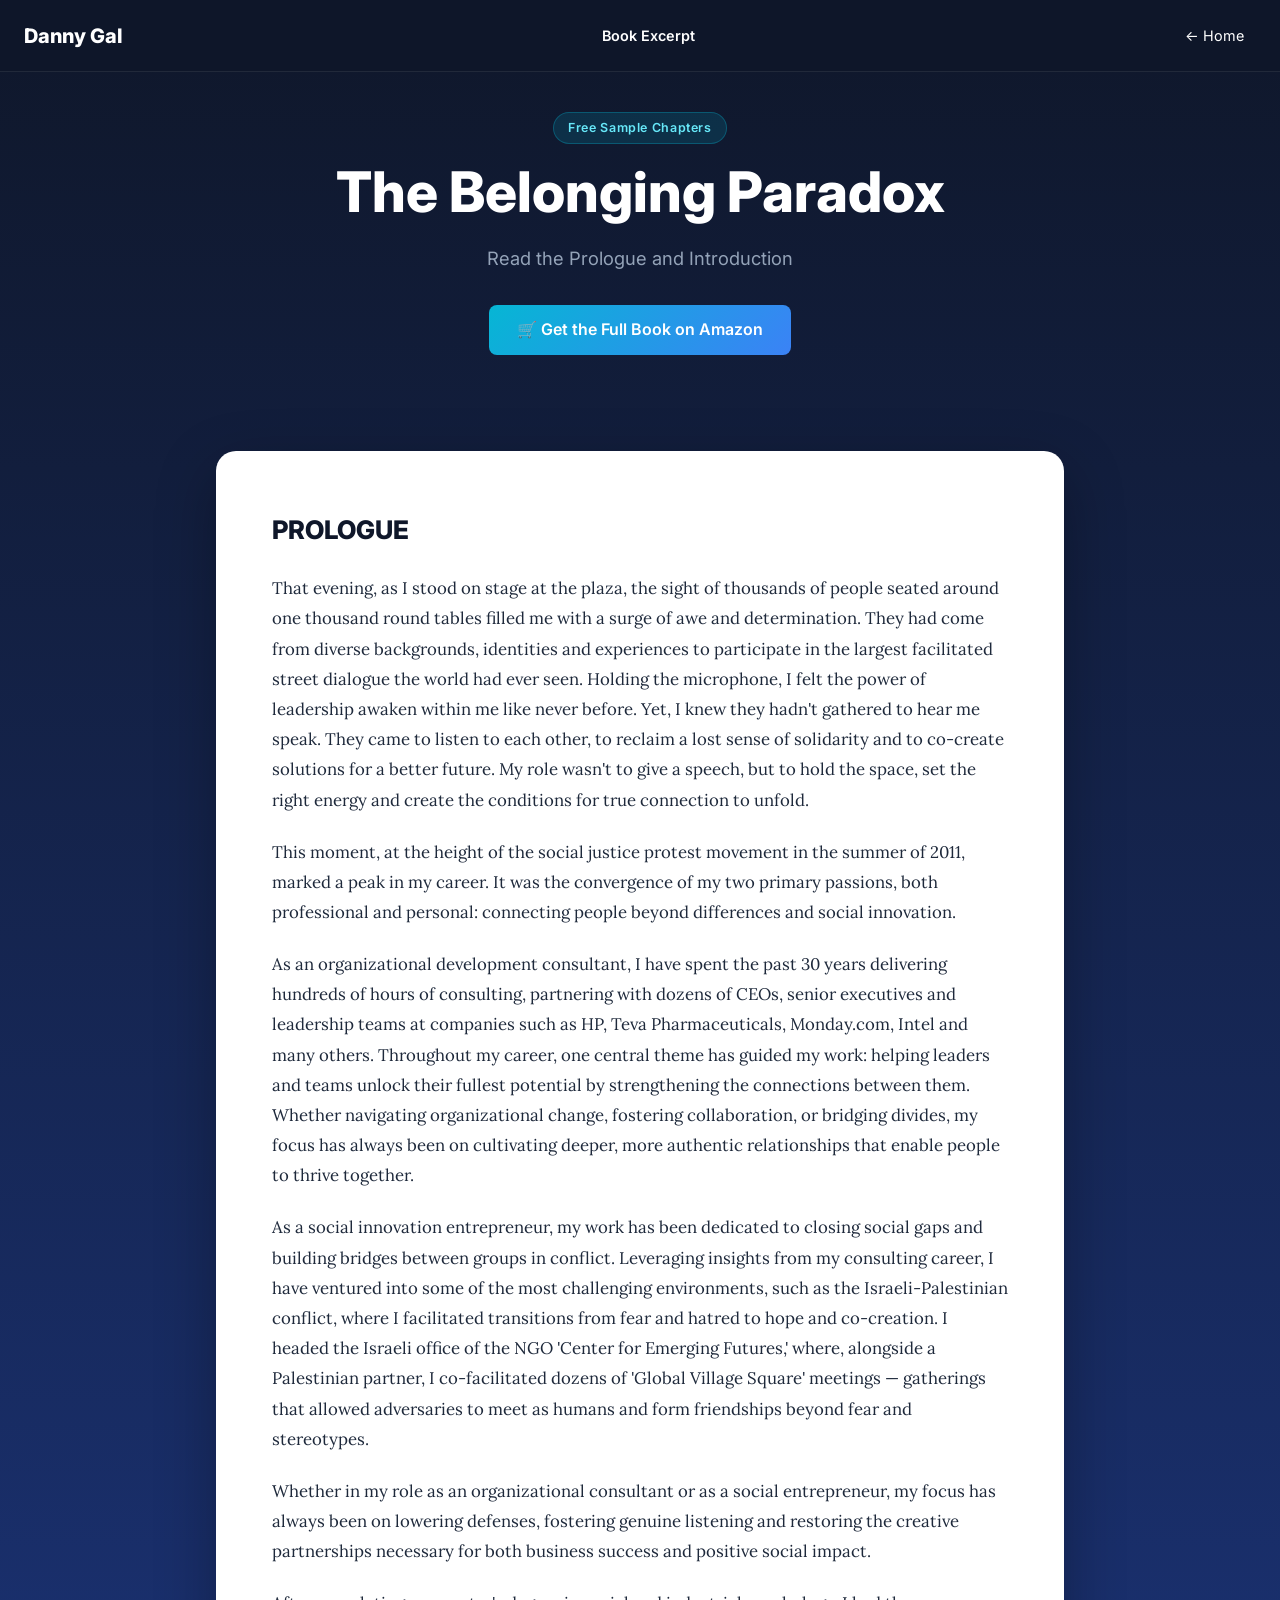
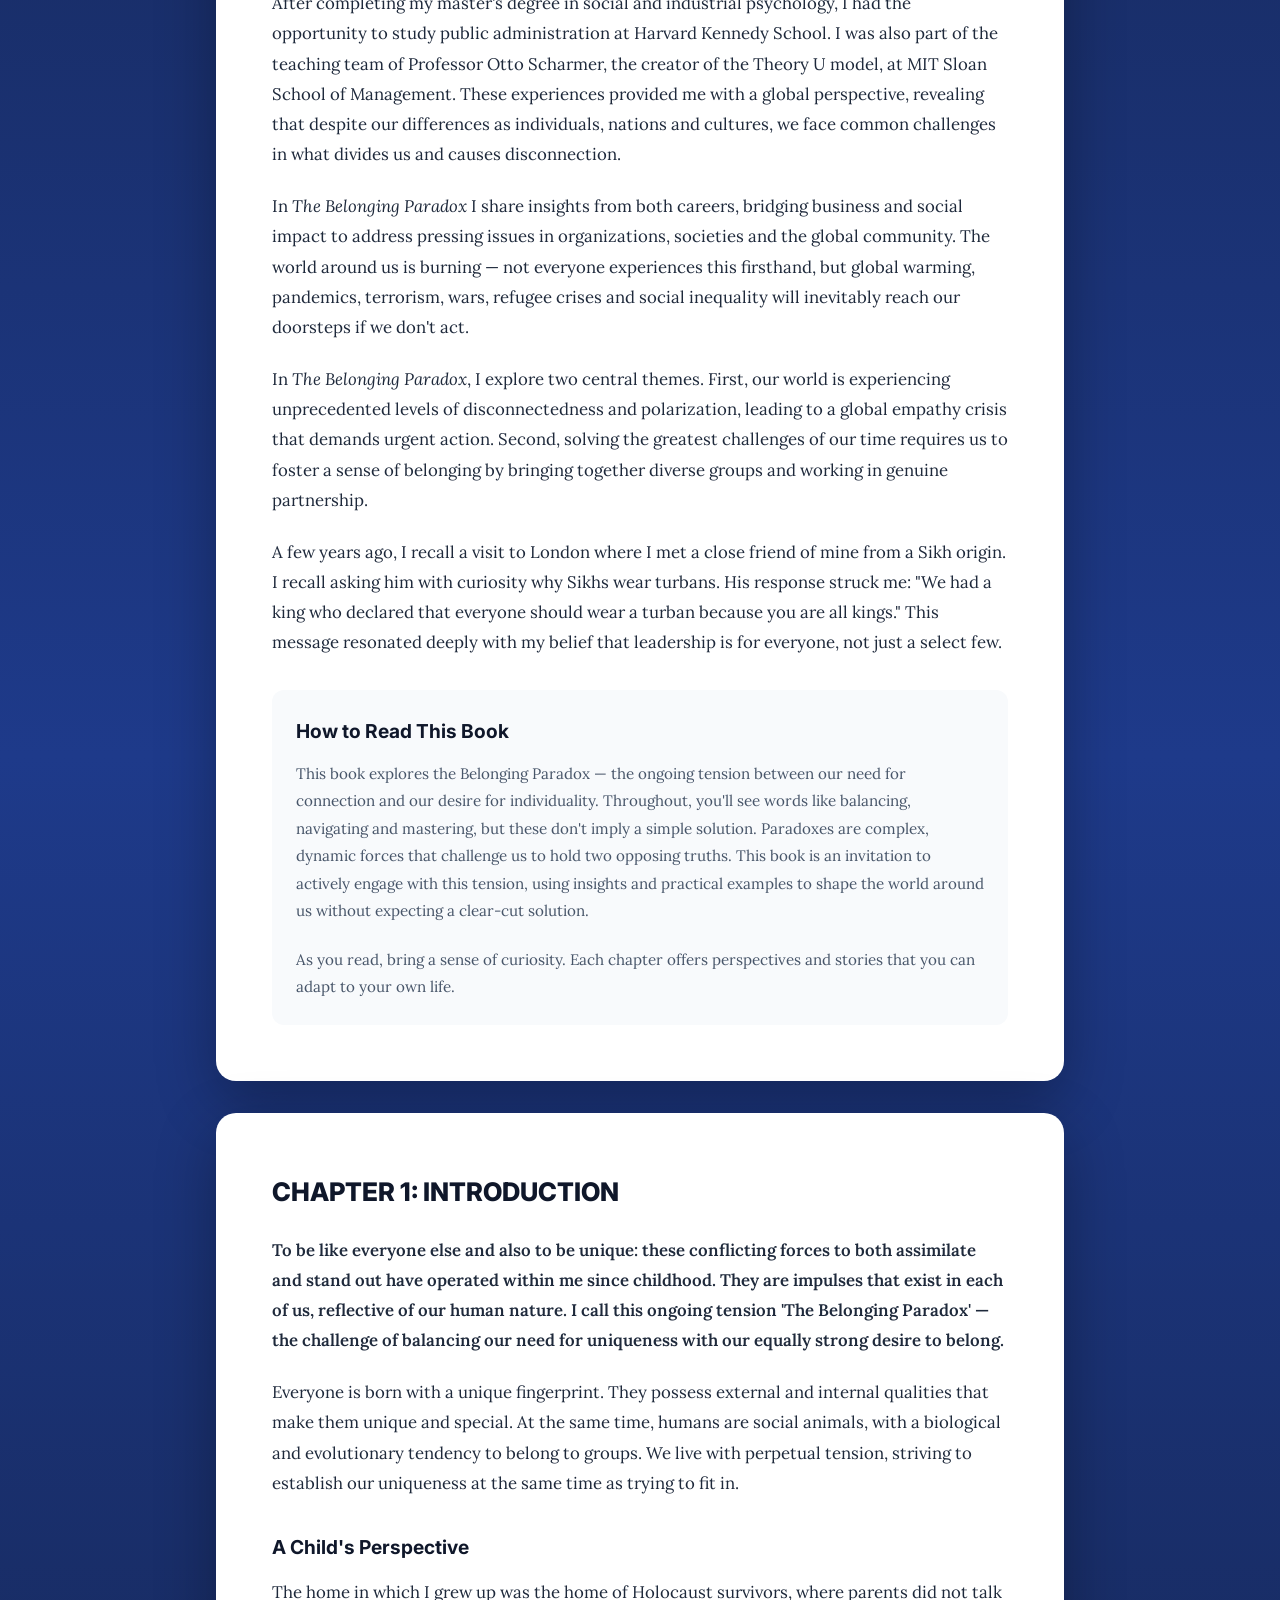
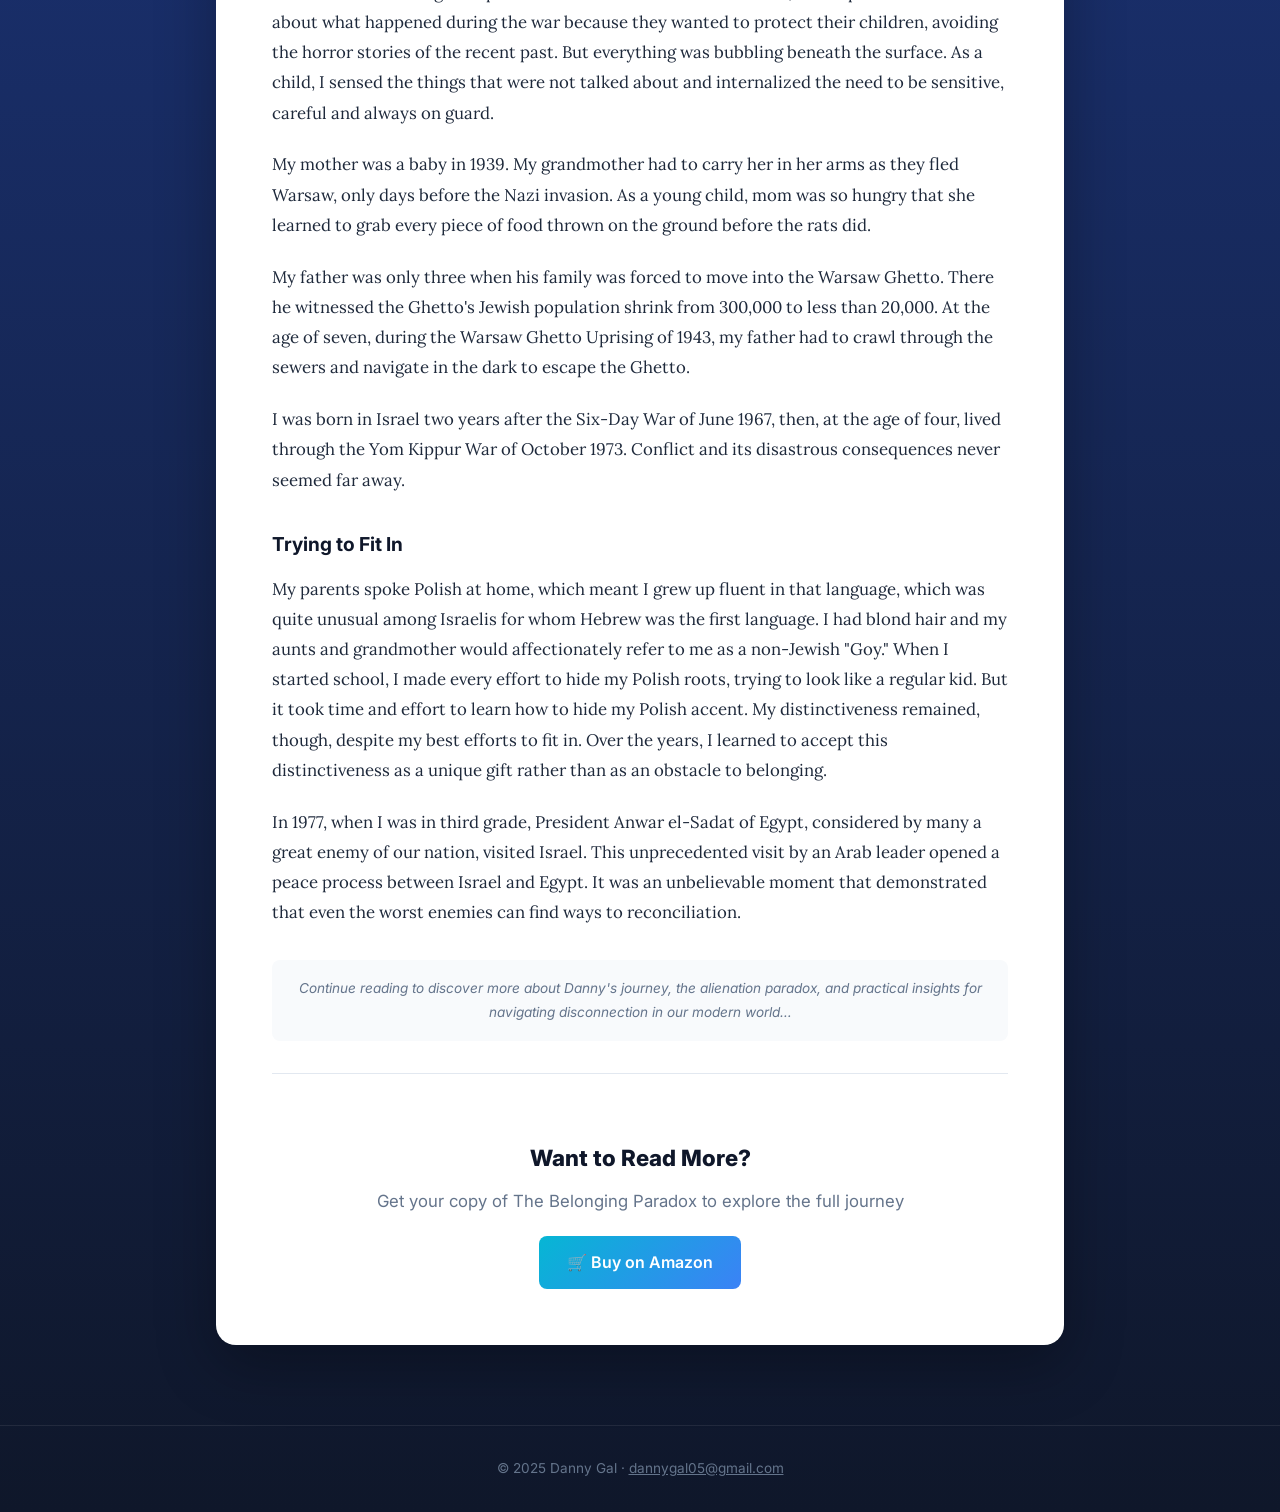
==== dannygal-site/book-excerpt.html @ da12fc4d "Add files via upload" ====
<!DOCTYPE html>
<html lang="en">
<head>
  <meta charset="UTF-8"/>
  <meta name="viewport" content="width=device-width, initial-scale=1.0"/>
  <title>Book Excerpt – The Belonging Paradox – Danny Gal</title>
  <link rel="preconnect" href="https://fonts.googleapis.com">
  <link href="https://fonts.googleapis.com/css2?family=Inter:wght@300;400;500;600;700;800&family=Lora:ital,wght@0,400;0,600;1,400&display=swap" rel="stylesheet">
  <link rel="stylesheet" href="_shared.css">
  <style>
    .prose { color: #1e293b; font-family: 'Lora', Georgia, serif; font-size: 1.05rem; line-height: 1.8; }
    .prose p { margin-bottom: 1.35rem; }
    .prose h2 { font-family: 'Inter', sans-serif; font-size: 1.6rem; font-weight: 800; margin-bottom: 1.25rem; color: #0f172a; }
    .prose h3 { font-family: 'Inter', sans-serif; font-size: 1.2rem; font-weight: 700; margin: 2rem 0 0.75rem; color: #0f172a; }
    .prose em { font-style: italic; }
    .how-to-read { background: #f8fafc; border-radius: 0.75rem; padding: 1.5rem; margin-top: 2rem; }
    .how-to-read h3 { margin-top: 0; }
    .how-to-read p { font-size: 0.95rem; color: #475569; }
    .continue-reading { background: #f8fafc; border-radius: 0.5rem; padding: 1rem; text-align: center; font-size: 0.85rem; color: #64748b; font-style: italic; margin: 2rem 0; font-family: 'Inter', sans-serif; }
    .article-card { background: #fff; border-radius: 1.25rem; box-shadow: 0 20px 60px rgba(0,0,0,0.3); padding: 2.5rem; margin-bottom: 2rem; }
    @media(min-width:768px) { .article-card { padding: 3.5rem; } }
    .buy-cta { border-top: 1px solid #e2e8f0; padding-top: 2rem; text-align: center; margin-top: 2rem; font-family: 'Inter', sans-serif; }
    .buy-cta h3 { font-size: 1.4rem; font-weight: 800; color: #0f172a; margin-bottom: 0.5rem; }
    .buy-cta p { color: #64748b; margin-bottom: 1.25rem; }
  </style>
</head>
<body style="background:linear-gradient(180deg,#0f172a 0%,#1e3a8a 50%,#0f172a 100%);">
<header>
  <div class="header-inner">
    <a href="index.html" class="header-logo">Danny Gal</a>
    <span style="font-weight:600;color:#fff;font-size:0.9rem;">Book Excerpt</span>
    <a href="index.html" class="btn-ghost">← Home</a>
  </div>
</header>

<section class="hero-section" style="text-align:center;">
  <div class="max-w-4xl px-6">
    <span class="badge" style="background:rgba(6,182,212,0.15);color:#67e8f9;border-color:rgba(6,182,212,0.3)">Free Sample Chapters</span>
    <h1>The Belonging Paradox</h1>
    <p style="color:#94a3b8;font-size:1.15rem;margin-bottom:2rem;">Read the Prologue and Introduction</p>
    <a href="https://www.amazon.com/s?k=The+Belonging+Paradox+Danny+Gal" target="_blank" class="btn-primary btn-lg">🛒 Get the Full Book on Amazon</a>
  </div>
</section>

<section class="section">
  <div class="max-w-4xl px-6">

    <div class="article-card">
      <div class="prose">
        <h2>PROLOGUE</h2>
        <p>That evening, as I stood on stage at the plaza, the sight of thousands of people seated around one thousand round tables filled me with a surge of awe and determination. They had come from diverse backgrounds, identities and experiences to participate in the largest facilitated street dialogue the world had ever seen. Holding the microphone, I felt the power of leadership awaken within me like never before. Yet, I knew they hadn't gathered to hear me speak. They came to listen to each other, to reclaim a lost sense of solidarity and to co-create solutions for a better future. My role wasn't to give a speech, but to hold the space, set the right energy and create the conditions for true connection to unfold.</p>
        <p>This moment, at the height of the social justice protest movement in the summer of 2011, marked a peak in my career. It was the convergence of my two primary passions, both professional and personal: connecting people beyond differences and social innovation.</p>
        <p>As an organizational development consultant, I have spent the past 30 years delivering hundreds of hours of consulting, partnering with dozens of CEOs, senior executives and leadership teams at companies such as HP, Teva Pharmaceuticals, Monday.com, Intel and many others. Throughout my career, one central theme has guided my work: helping leaders and teams unlock their fullest potential by strengthening the connections between them. Whether navigating organizational change, fostering collaboration, or bridging divides, my focus has always been on cultivating deeper, more authentic relationships that enable people to thrive together.</p>
        <p>As a social innovation entrepreneur, my work has been dedicated to closing social gaps and building bridges between groups in conflict. Leveraging insights from my consulting career, I have ventured into some of the most challenging environments, such as the Israeli-Palestinian conflict, where I facilitated transitions from fear and hatred to hope and co-creation. I headed the Israeli office of the NGO 'Center for Emerging Futures,' where, alongside a Palestinian partner, I co-facilitated dozens of 'Global Village Square' meetings — gatherings that allowed adversaries to meet as humans and form friendships beyond fear and stereotypes.</p>
        <p>Whether in my role as an organizational consultant or as a social entrepreneur, my focus has always been on lowering defenses, fostering genuine listening and restoring the creative partnerships necessary for both business success and positive social impact.</p>
        <p>After completing my master's degree in social and industrial psychology, I had the opportunity to study public administration at Harvard Kennedy School. I was also part of the teaching team of Professor Otto Scharmer, the creator of the Theory U model, at MIT Sloan School of Management. These experiences provided me with a global perspective, revealing that despite our differences as individuals, nations and cultures, we face common challenges in what divides us and causes disconnection.</p>
        <p>In <em>The Belonging Paradox</em> I share insights from both careers, bridging business and social impact to address pressing issues in organizations, societies and the global community. The world around us is burning — not everyone experiences this firsthand, but global warming, pandemics, terrorism, wars, refugee crises and social inequality will inevitably reach our doorsteps if we don't act.</p>
        <p>In <em>The Belonging Paradox</em>, I explore two central themes. First, our world is experiencing unprecedented levels of disconnectedness and polarization, leading to a global empathy crisis that demands urgent action. Second, solving the greatest challenges of our time requires us to foster a sense of belonging by bringing together diverse groups and working in genuine partnership.</p>
        <p>A few years ago, I recall a visit to London where I met a close friend of mine from a Sikh origin. I recall asking him with curiosity why Sikhs wear turbans. His response struck me: "We had a king who declared that everyone should wear a turban because you are all kings." This message resonated deeply with my belief that leadership is for everyone, not just a select few.</p>
        <div class="how-to-read">
          <h3>How to Read This Book</h3>
          <p>This book explores the Belonging Paradox — the ongoing tension between our need for connection and our desire for individuality. Throughout, you'll see words like balancing, navigating and mastering, but these don't imply a simple solution. Paradoxes are complex, dynamic forces that challenge us to hold two opposing truths. This book is an invitation to actively engage with this tension, using insights and practical examples to shape the world around us without expecting a clear-cut solution.</p>
          <p style="margin-bottom:0;">As you read, bring a sense of curiosity. Each chapter offers perspectives and stories that you can adapt to your own life.</p>
        </div>
      </div>
    </div>

    <div class="article-card">
      <div class="prose">
        <h2>CHAPTER 1: INTRODUCTION</h2>
        <p style="font-weight:600;color:#1e293b;">To be like everyone else and also to be unique: these conflicting forces to both assimilate and stand out have operated within me since childhood. They are impulses that exist in each of us, reflective of our human nature. I call this ongoing tension 'The Belonging Paradox' — the challenge of balancing our need for uniqueness with our equally strong desire to belong.</p>
        <p>Everyone is born with a unique fingerprint. They possess external and internal qualities that make them unique and special. At the same time, humans are social animals, with a biological and evolutionary tendency to belong to groups. We live with perpetual tension, striving to establish our uniqueness at the same time as trying to fit in.</p>

        <h3>A Child's Perspective</h3>
        <p>The home in which I grew up was the home of Holocaust survivors, where parents did not talk about what happened during the war because they wanted to protect their children, avoiding the horror stories of the recent past. But everything was bubbling beneath the surface. As a child, I sensed the things that were not talked about and internalized the need to be sensitive, careful and always on guard.</p>
        <p>My mother was a baby in 1939. My grandmother had to carry her in her arms as they fled Warsaw, only days before the Nazi invasion. As a young child, mom was so hungry that she learned to grab every piece of food thrown on the ground before the rats did.</p>
        <p>My father was only three when his family was forced to move into the Warsaw Ghetto. There he witnessed the Ghetto's Jewish population shrink from 300,000 to less than 20,000. At the age of seven, during the Warsaw Ghetto Uprising of 1943, my father had to crawl through the sewers and navigate in the dark to escape the Ghetto.</p>
        <p>I was born in Israel two years after the Six-Day War of June 1967, then, at the age of four, lived through the Yom Kippur War of October 1973. Conflict and its disastrous consequences never seemed far away.</p>

        <h3>Trying to Fit In</h3>
        <p>My parents spoke Polish at home, which meant I grew up fluent in that language, which was quite unusual among Israelis for whom Hebrew was the first language. I had blond hair and my aunts and grandmother would affectionately refer to me as a non-Jewish "Goy." When I started school, I made every effort to hide my Polish roots, trying to look like a regular kid. But it took time and effort to learn how to hide my Polish accent. My distinctiveness remained, though, despite my best efforts to fit in. Over the years, I learned to accept this distinctiveness as a unique gift rather than as an obstacle to belonging.</p>
        <p>In 1977, when I was in third grade, President Anwar el-Sadat of Egypt, considered by many a great enemy of our nation, visited Israel. This unprecedented visit by an Arab leader opened a peace process between Israel and Egypt. It was an unbelievable moment that demonstrated that even the worst enemies can find ways to reconciliation.</p>

        <div class="continue-reading">Continue reading to discover more about Danny's journey, the alienation paradox, and practical insights for navigating disconnection in our modern world…</div>

        <div class="buy-cta">
          <h3>Want to Read More?</h3>
          <p>Get your copy of The Belonging Paradox to explore the full journey</p>
          <a href="https://www.amazon.com/s?k=The+Belonging+Paradox+Danny+Gal" target="_blank" class="btn-primary btn-lg">🛒 Buy on Amazon</a>
        </div>
      </div>
    </div>

  </div>
</section>

<footer><p>© 2025 Danny Gal · <a href="mailto:dannygal05@gmail.com" style="color:#64748b">dannygal05@gmail.com</a></p></footer>
</body>
</html>
---- dannygal-site/_shared.css ----
/* SHARED STYLES for all inner pages */
*, *::before, *::after { box-sizing: border-box; margin: 0; padding: 0; }
html { scroll-behavior: smooth; }
body { font-family: 'Inter', sans-serif; color: #fff; line-height: 1.6; }

header {
  position: fixed; top: 0; left: 0; right: 0; z-index: 50;
  background: rgba(15,23,42,0.85); backdrop-filter: blur(12px);
  border-bottom: 1px solid rgba(255,255,255,0.08);
}
.header-inner { max-width: 80rem; margin: 0 auto; padding: 1rem 1.5rem; display: flex; justify-content: space-between; align-items: center; }
.header-logo { font-size: 1.25rem; font-weight: 800; color: #fff; text-decoration: none; }
.btn-ghost { background: none; border: none; color: #fff; cursor: pointer; padding: 0.5rem 0.75rem; border-radius: 0.5rem; transition: color 0.2s; display: inline-flex; align-items: center; gap: 0.4rem; font-size: 0.9rem; text-decoration: none; }
.btn-ghost:hover { color: var(--accent, #22d3ee); }
.btn-primary { background: linear-gradient(135deg, #06b6d4, #3b82f6); color: #fff; border: none; padding: 0.5rem 1.25rem; border-radius: 0.5rem; cursor: pointer; font-weight: 600; font-size: 0.9rem; transition: opacity 0.2s; text-decoration: none; display: inline-block; }
.btn-primary:hover { opacity: 0.88; }
.btn-lg { padding: 0.75rem 1.75rem; font-size: 1rem; }
.btn-white { background: #fff; color: var(--accent-dark, #0ea5e9); }
.btn-dark { background: #0f172a; color: #fff; }
.btn-outline-dark { background: #1e293b; color: #fff; border: none; }

.page-wrap { min-height: 100vh; }
.pt-header { padding-top: 5rem; }

.max-w-5xl { max-width: 64rem; margin: 0 auto; }
.max-w-4xl { max-width: 56rem; margin: 0 auto; }
.max-w-7xl { max-width: 80rem; margin: 0 auto; }
.px-6 { padding-left: 1.5rem; padding-right: 1.5rem; }

.badge { display: inline-block; border-radius: 9999px; padding: 0.3rem 0.9rem; font-size: 0.78rem; font-weight: 600; letter-spacing: 0.05em; margin-bottom: 1rem; border: 1px solid; }

.section { padding: 3rem 1.5rem; }
.section-title { font-size: 1.9rem; font-weight: 800; margin-bottom: 0.5rem; }
.section-sub { color: #94a3b8; margin-bottom: 2rem; font-size: 0.95rem; }

.hero-section { padding: 7rem 1.5rem 3rem; }
.hero-section h1 { font-size: clamp(2rem, 5vw, 3.5rem); font-weight: 800; line-height: 1.15; margin-bottom: 1.25rem; }

.card { background: rgba(255,255,255,0.05); border: 1px solid rgba(255,255,255,0.12); border-radius: 1rem; }
.card-body { padding: 1.5rem; }
.card-body-lg { padding: 2rem; }

.grid-3 { display: grid; grid-template-columns: repeat(auto-fill, minmax(260px,1fr)); gap: 1.5rem; }
.col-span-2 { grid-column: span 2; }
.col-span-3 { grid-column: 1 / -1; }
@media(max-width:640px) { .col-span-2, .col-span-3 { grid-column: span 1; } }

.icon-circle { width: 3rem; height: 3rem; border-radius: 50%; display: flex; align-items: center; justify-content: center; margin-bottom: 1rem; font-size: 1.25rem; }

.process-step { display: flex; align-items: flex-start; gap: 1rem; }
.step-num { flex-shrink: 0; width: 2rem; height: 2rem; border-radius: 50%; display: flex; align-items: center; justify-content: center; font-weight: 700; font-size: 0.85rem; color: #fff; }
.step-content h4 { font-weight: 700; margin-bottom: 0.2rem; }
.step-content p { color: #94a3b8; font-size: 0.875rem; }

.bullet-list { list-style: none; display: flex; flex-direction: column; gap: 0.6rem; }
.bullet-list li { display: flex; align-items: flex-start; gap: 0.6rem; font-size: 0.875rem; color: #94a3b8; }
.bullet-dot { width: 6px; height: 6px; border-radius: 50%; flex-shrink: 0; margin-top: 0.45rem; }

.cta-block { border-radius: 1rem; padding: 2rem; text-align: center; }
.cta-block h3 { font-size: 1.5rem; font-weight: 800; margin-bottom: 0.5rem; }
.cta-block p { margin-bottom: 1.25rem; opacity: 0.9; font-size: 0.95rem; }
.cta-buttons { display: flex; flex-wrap: wrap; gap: 0.75rem; justify-content: center; }

.duration-num { font-size: 2rem; font-weight: 800; }

footer { border-top: 1px solid rgba(255,255,255,0.08); padding: 2rem 1.5rem; text-align: center; color: #64748b; font-size: 0.85rem; }
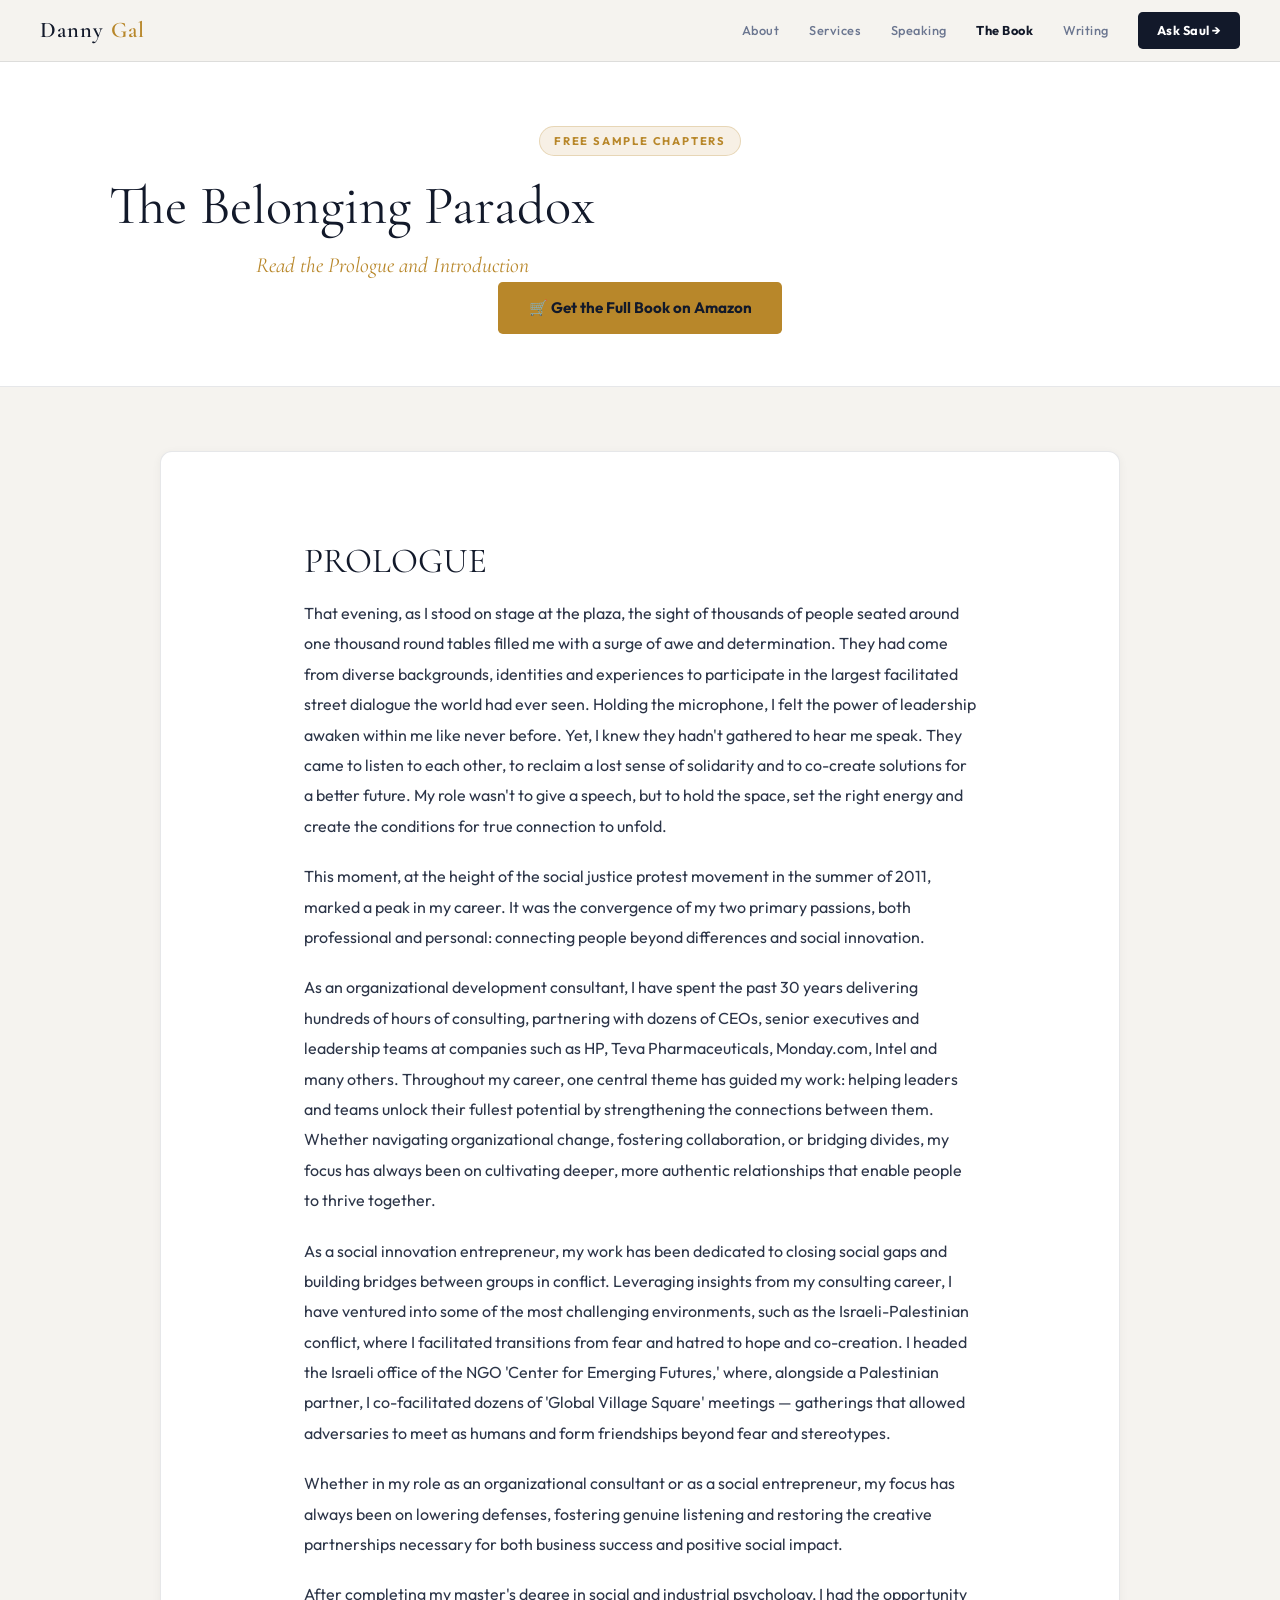
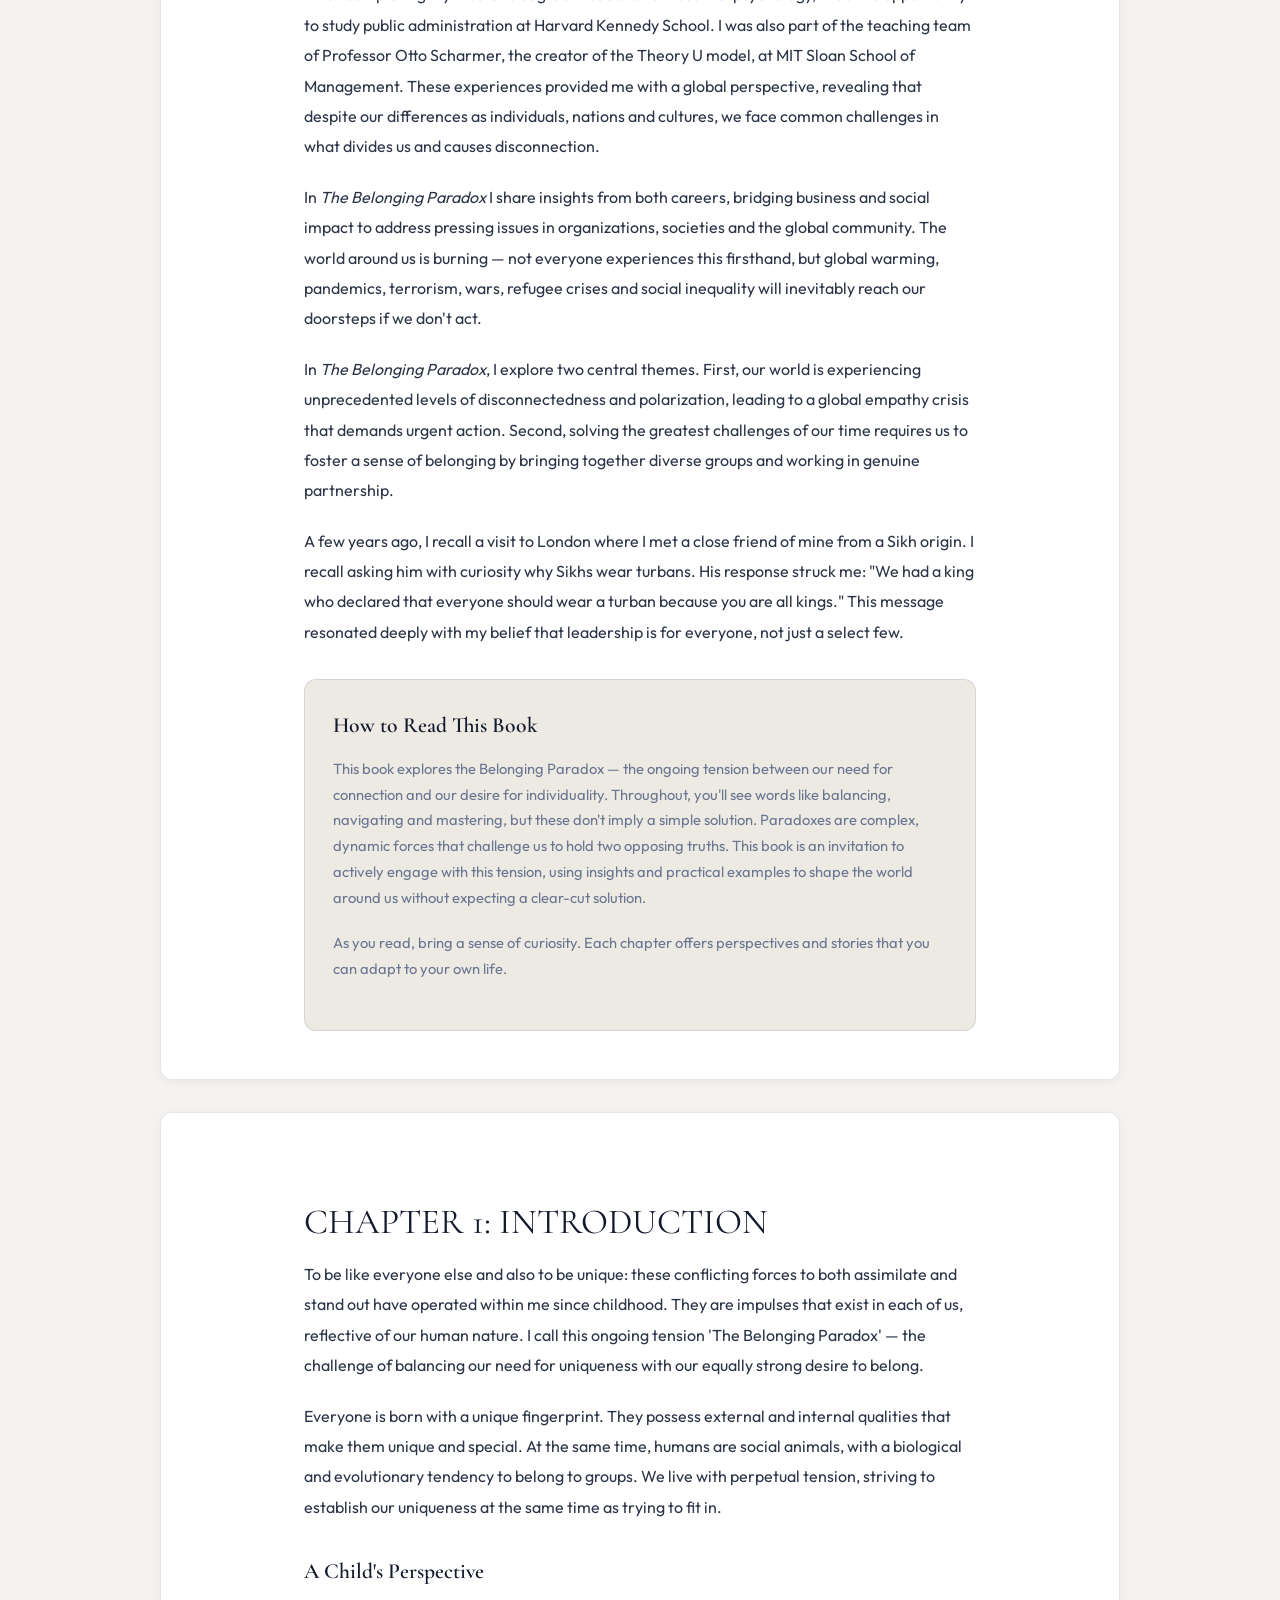
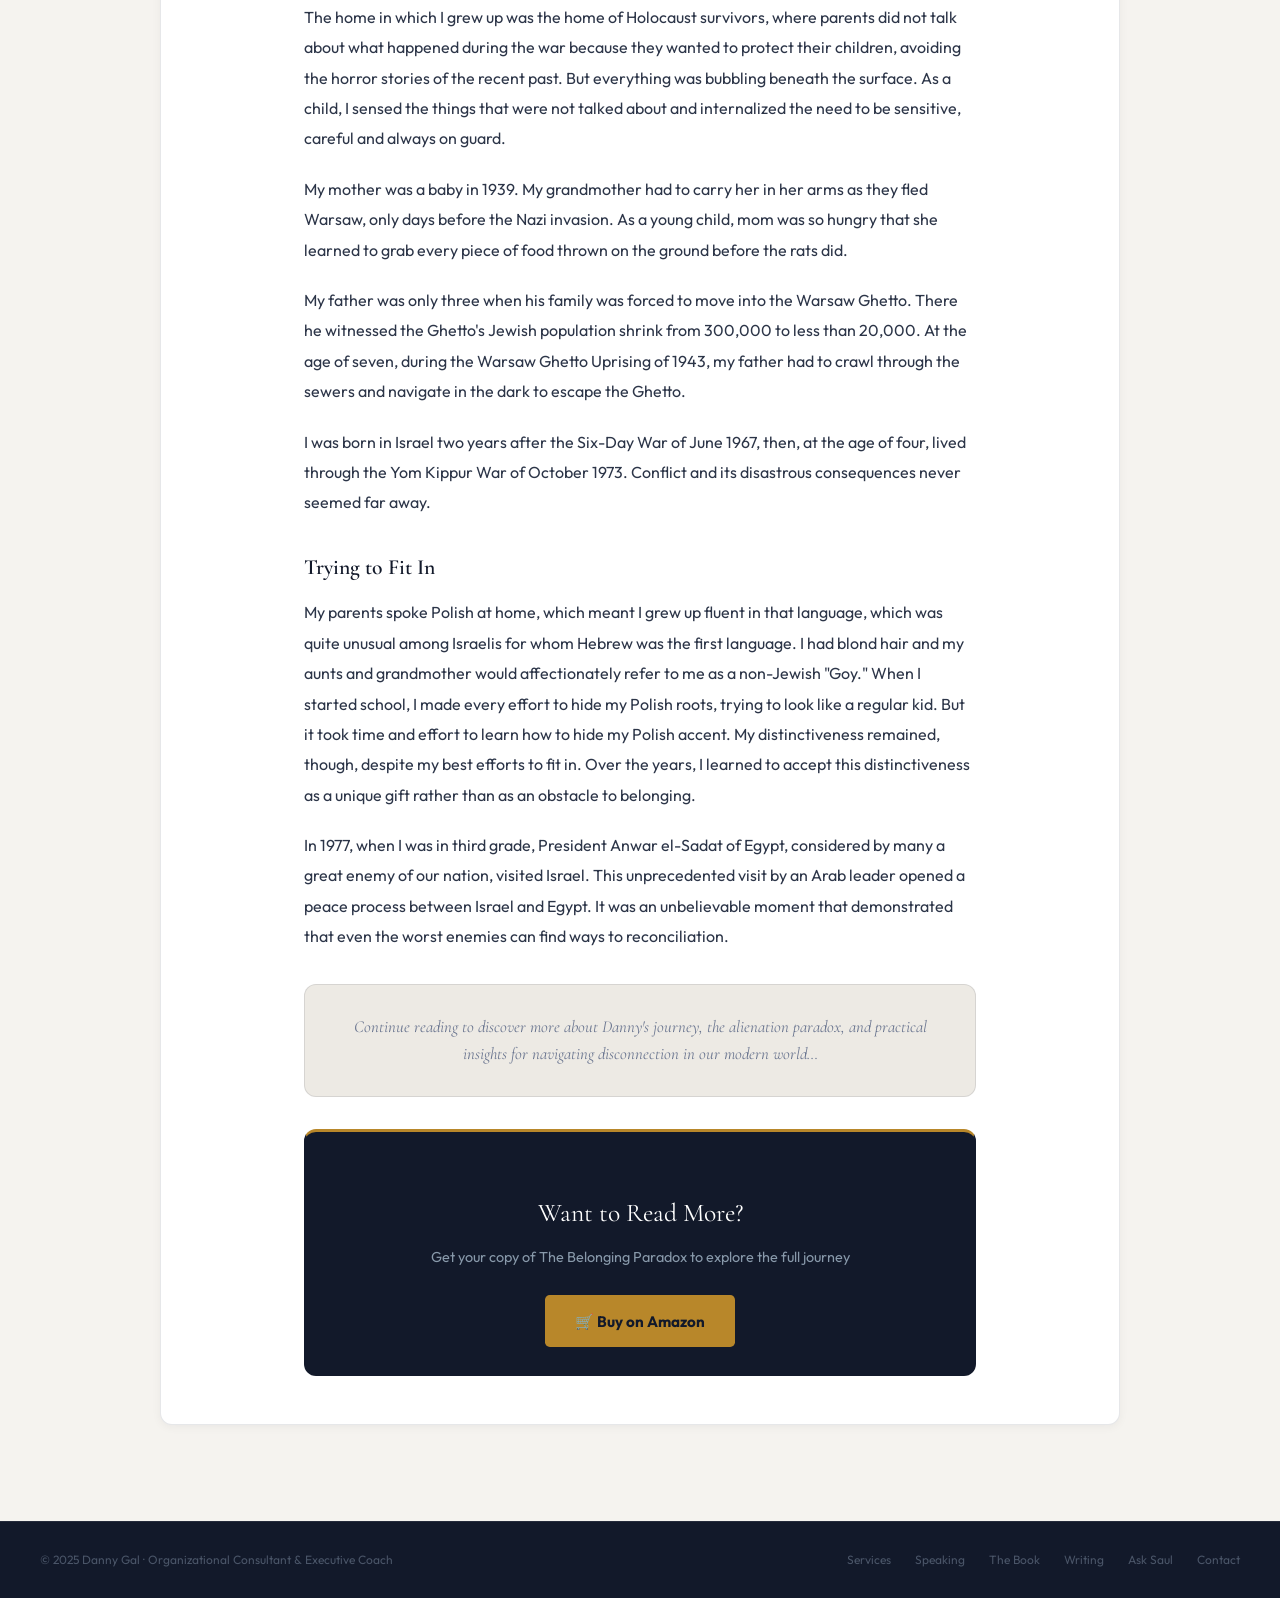
==== commit 7319fa48: "redesign the 10 remaining subpages in the site's current design language Services, Speaking, The Boo" ====
--- a/dannygal-site/book-excerpt.html
+++ b/dannygal-site/book-excerpt.html
@@ -5,39 +5,41 @@
   <meta name="viewport" content="width=device-width, initial-scale=1.0"/>
   <title>Book Excerpt – The Belonging Paradox – Danny Gal</title>
   <link rel="preconnect" href="https://fonts.googleapis.com">
-  <link href="https://fonts.googleapis.com/css2?family=Inter:wght@300;400;500;600;700;800&family=Lora:ital,wght@0,400;0,600;1,400&display=swap" rel="stylesheet">
-  <link rel="stylesheet" href="_shared.css">
-  <style>
-    .prose { color: #1e293b; font-family: 'Lora', Georgia, serif; font-size: 1.05rem; line-height: 1.8; }
-    .prose p { margin-bottom: 1.35rem; }
-    .prose h2 { font-family: 'Inter', sans-serif; font-size: 1.6rem; font-weight: 800; margin-bottom: 1.25rem; color: #0f172a; }
-    .prose h3 { font-family: 'Inter', sans-serif; font-size: 1.2rem; font-weight: 700; margin: 2rem 0 0.75rem; color: #0f172a; }
-    .prose em { font-style: italic; }
-    .how-to-read { background: #f8fafc; border-radius: 0.75rem; padding: 1.5rem; margin-top: 2rem; }
-    .how-to-read h3 { margin-top: 0; }
-    .how-to-read p { font-size: 0.95rem; color: #475569; }
-    .continue-reading { background: #f8fafc; border-radius: 0.5rem; padding: 1rem; text-align: center; font-size: 0.85rem; color: #64748b; font-style: italic; margin: 2rem 0; font-family: 'Inter', sans-serif; }
-    .article-card { background: #fff; border-radius: 1.25rem; box-shadow: 0 20px 60px rgba(0,0,0,0.3); padding: 2.5rem; margin-bottom: 2rem; }
-    @media(min-width:768px) { .article-card { padding: 3.5rem; } }
-    .buy-cta { border-top: 1px solid #e2e8f0; padding-top: 2rem; text-align: center; margin-top: 2rem; font-family: 'Inter', sans-serif; }
-    .buy-cta h3 { font-size: 1.4rem; font-weight: 800; color: #0f172a; margin-bottom: 0.5rem; }
-    .buy-cta p { color: #64748b; margin-bottom: 1.25rem; }
-  </style>
+  <link href="https://fonts.googleapis.com/css2?family=Cormorant+Garamond:ital,wght@0,300;0,400;0,600;0,700;1,300;1,400&family=Outfit:wght@300;400;500;600;700&display=swap" rel="stylesheet">
+  <link rel="stylesheet" href="_page.css">
 </head>
-<body style="background:linear-gradient(180deg,#0f172a 0%,#1e3a8a 50%,#0f172a 100%);">
+<body>
+
 <header>
-  <div class="header-inner">
-    <a href="index.html" class="header-logo">Danny Gal</a>
-    <span style="font-weight:600;color:#fff;font-size:0.9rem;">Book Excerpt</span>
-    <a href="index.html" class="btn-ghost">← Home</a>
-  </div>
+  <a href="index.html" class="logo">Danny <em>Gal</em></a>
+  <nav>
+    <a href="index.html#about" class="nav-link">About</a>
+    <a href="services.html" class="nav-link">Services</a>
+    <a href="booking.html" class="nav-link">Speaking</a>
+    <a href="book-excerpt.html" class="nav-link here">The Book</a>
+    <a href="writing.html" class="nav-link">Writing</a>
+    <a href="https://ipartner.dannygal.com/index-en.html" target="_blank" class="btn-cta">Ask Saul &rarr;</a>
+    <button class="nav-toggle" id="nav-toggle" aria-label="Open navigation">&#9776;</button>
+  </nav>
 </header>
+
+<div class="mobile-nav" id="mobile-nav">
+    <a href="index.html#about" class="nav-link">About</a>
+    <a href="services.html" class="nav-link">Services</a>
+    <a href="booking.html" class="nav-link">Speaking</a>
+    <a href="book-excerpt.html" class="nav-link here">The Book</a>
+    <a href="writing.html" class="nav-link">Writing</a>
+  <a href="https://ipartner.dannygal.com/index-en.html" target="_blank" class="btn-cta">Ask Saul &rarr;</a>
+</div>
+
+<div class="spacer"></div>
+
 
 <section class="hero-section" style="text-align:center;">
   <div class="max-w-4xl px-6">
-    <span class="badge" style="background:rgba(6,182,212,0.15);color:#67e8f9;border-color:rgba(6,182,212,0.3)">Free Sample Chapters</span>
+    <span class="badge">Free Sample Chapters</span>
     <h1>The Belonging Paradox</h1>
-    <p style="color:#94a3b8;font-size:1.15rem;margin-bottom:2rem;">Read the Prologue and Introduction</p>
+    <p>Read the Prologue and Introduction</p>
     <a href="https://www.amazon.com/s?k=The+Belonging+Paradox+Danny+Gal" target="_blank" class="btn-primary btn-lg">🛒 Get the Full Book on Amazon</a>
   </div>
 </section>
@@ -60,7 +62,7 @@
         <div class="how-to-read">
           <h3>How to Read This Book</h3>
           <p>This book explores the Belonging Paradox — the ongoing tension between our need for connection and our desire for individuality. Throughout, you'll see words like balancing, navigating and mastering, but these don't imply a simple solution. Paradoxes are complex, dynamic forces that challenge us to hold two opposing truths. This book is an invitation to actively engage with this tension, using insights and practical examples to shape the world around us without expecting a clear-cut solution.</p>
-          <p style="margin-bottom:0;">As you read, bring a sense of curiosity. Each chapter offers perspectives and stories that you can adapt to your own life.</p>
+          <p>As you read, bring a sense of curiosity. Each chapter offers perspectives and stories that you can adapt to your own life.</p>
         </div>
       </div>
     </div>
@@ -68,7 +70,7 @@
     <div class="article-card">
       <div class="prose">
         <h2>CHAPTER 1: INTRODUCTION</h2>
-        <p style="font-weight:600;color:#1e293b;">To be like everyone else and also to be unique: these conflicting forces to both assimilate and stand out have operated within me since childhood. They are impulses that exist in each of us, reflective of our human nature. I call this ongoing tension 'The Belonging Paradox' — the challenge of balancing our need for uniqueness with our equally strong desire to belong.</p>
+        <p>To be like everyone else and also to be unique: these conflicting forces to both assimilate and stand out have operated within me since childhood. They are impulses that exist in each of us, reflective of our human nature. I call this ongoing tension 'The Belonging Paradox' — the challenge of balancing our need for uniqueness with our equally strong desire to belong.</p>
         <p>Everyone is born with a unique fingerprint. They possess external and internal qualities that make them unique and special. At the same time, humans are social animals, with a biological and evolutionary tendency to belong to groups. We live with perpetual tension, striving to establish our uniqueness at the same time as trying to fit in.</p>
 
         <h3>A Child's Perspective</h3>
@@ -94,6 +96,25 @@
   </div>
 </section>
 
-<footer><p>© 2025 Danny Gal · <a href="mailto:dannygal05@gmail.com" style="color:#64748b">dannygal05@gmail.com</a></p></footer>
+<footer>
+  <span>&copy; 2025 Danny Gal &middot; Organizational Consultant &amp; Executive Coach</span>
+  <div class="f-links">
+    <a href="services.html">Services</a>
+    <a href="booking.html">Speaking</a>
+    <a href="book-excerpt.html">The Book</a>
+    <a href="writing.html">Writing</a>
+    <a href="https://ipartner.dannygal.com/index-en.html" target="_blank">Ask Saul</a>
+    <a href="mailto:dannygal05@gmail.com">Contact</a>
+  </div>
+</footer>
+
+<script>
+  const navToggle = document.getElementById('nav-toggle');
+  const mobileNav = document.getElementById('mobile-nav');
+  navToggle.addEventListener('click', () => {
+    const open = mobileNav.classList.toggle('open');
+    navToggle.innerHTML = open ? '&#10005;' : '&#9776;';
+  });
+</script>
 </body>
 </html>
--- a/dannygal-site/_page.css
+++ b/dannygal-site/_page.css
@@ -0,0 +1,238 @@
+/* ===========================================================
+   Danny Gal — shared page styles
+   Matches the design language of index.html and writing.html.
+   Subpages keep their original class names; this file restyles them.
+   =========================================================== */
+
+:root {
+  --bg:       #f5f3ef;
+  --bg2:      #edeae4;
+  --bg3:      #e4e0d8;
+  --dark:     #12192a;
+  --dark2:    #1a2438;
+  --border:   rgba(18,25,42,0.1);
+  --gold:     #b8872a;
+  --gold-lt:  #d4a84b;
+  --gold-dim: rgba(184,135,42,0.12);
+  --text:     #2c3548;
+  --muted:    #6b7690;
+  --white:    #ffffff;
+}
+
+*, *::before, *::after { box-sizing: border-box; margin: 0; padding: 0; }
+html { scroll-behavior: smooth; }
+body {
+  font-family: 'Outfit', sans-serif;
+  background: var(--bg);
+  color: var(--text);
+  line-height: 1.65;
+  overflow-x: hidden;
+}
+
+/* ── HEADER + NAV ────────────────────────────────────────── */
+header {
+  position: fixed; top: 0; left: 0; right: 0; z-index: 200;
+  height: 62px; display: flex; align-items: center; justify-content: space-between;
+  padding: 0 2.5rem;
+  background: rgba(245,243,239,0.95); backdrop-filter: blur(20px);
+  border-bottom: 1px solid var(--border);
+}
+@media (max-width: 700px) { header { padding: 0 1.25rem; } }
+.logo { font-family: 'Cormorant Garamond', serif; font-size: 1.4rem; font-weight: 600; letter-spacing: 0.05em; color: var(--dark); text-decoration: none; }
+.logo em { font-style: normal; color: var(--gold); }
+nav { display: flex; align-items: center; gap: 0.25rem; }
+.nav-link { color: var(--muted); text-decoration: none; font-size: 0.8rem; font-weight: 500; letter-spacing: 0.04em; padding: 0.4rem 0.8rem; border-radius: 0.3rem; transition: color 0.2s; }
+.nav-link:hover { color: var(--dark); }
+.nav-link.here { color: var(--dark); font-weight: 700; }
+.btn-cta { margin-left: 0.75rem; background: var(--dark); color: #fff; font-weight: 700; font-size: 0.8rem; letter-spacing: 0.04em; padding: 0.5rem 1.2rem; border-radius: 0.3rem; text-decoration: none; transition: background 0.2s; white-space: nowrap; }
+.btn-cta:hover { background: var(--dark2); }
+.nav-toggle { display: none; background: none; border: none; cursor: pointer; padding: 0.4rem 0.5rem; color: var(--dark); font-size: 1.3rem; line-height: 1; margin-left: 0.25rem; }
+@media (max-width: 820px) { nav .nav-link { display: none; } .nav-toggle { display: flex; align-items: center; } }
+.mobile-nav { display: none; position: fixed; top: 62px; left: 0; right: 0; z-index: 197; background: rgba(245,243,239,0.98); backdrop-filter: blur(20px); border-bottom: 2px solid var(--border); padding: 0.5rem 1.5rem 1rem; flex-direction: column; box-shadow: 0 8px 24px rgba(18,25,42,0.1); }
+.mobile-nav.open { display: flex; }
+.mobile-nav a.nav-link { display: block; padding: 0.85rem 0.25rem; font-size: 0.92rem; color: var(--text); border-bottom: 1px solid var(--border); }
+.mobile-nav a.btn-cta { margin: 0.75rem 0 0; display: block; text-align: center; font-size: 0.9rem; padding: 0.75rem; }
+.spacer { height: 62px; }
+
+/* ── PAGE HEAD (was .hero-section) ───────────────────────── */
+.hero-section {
+  background: var(--white); border-bottom: 1px solid var(--border);
+  padding: 4rem 2.5rem 3.25rem;
+}
+@media (max-width: 700px) { .hero-section { padding: 2.75rem 1.5rem 2.25rem; } }
+.hero-section > div { max-width: 1200px; margin: 0 auto; }
+.badge {
+  display: inline-block; font-size: 0.7rem; font-weight: 700; letter-spacing: 0.16em;
+  text-transform: uppercase; color: var(--gold); background: var(--gold-dim);
+  border: 1px solid rgba(184,135,42,0.25); border-radius: 9999px;
+  padding: 0.3rem 0.9rem; margin-bottom: 1.25rem;
+}
+.hero-section h1 {
+  font-family: 'Cormorant Garamond', serif;
+  font-size: clamp(2.2rem, 4.5vw, 3.4rem); font-weight: 400; line-height: 1.12;
+  color: var(--dark); margin-bottom: 0.75rem; text-wrap: balance; max-width: 24ch;
+}
+.hero-section p {
+  font-family: 'Cormorant Garamond', serif; font-style: italic;
+  font-size: clamp(1.05rem, 2vw, 1.35rem); color: var(--gold);
+  line-height: 1.5; max-width: 44rem;
+}
+.hero-section p + p { font-family: 'Outfit', sans-serif; font-style: normal; font-size: 0.95rem; color: var(--muted); margin-top: 0.85rem; line-height: 1.8; }
+
+/* ── LAYOUT ──────────────────────────────────────────────── */
+.section { padding: 4rem 2.5rem; }
+@media (max-width: 700px) { .section { padding: 2.75rem 1.5rem; } }
+.section + .section { padding-top: 0; }
+.max-w-4xl, .max-w-5xl, .max-w-7xl { max-width: 1200px; margin: 0 auto; }
+.max-w-4xl { max-width: 60rem; }
+.px-6 { width: 100%; }
+.grid-3 { display: grid; grid-template-columns: repeat(3,1fr); gap: 1.25rem; }
+@media (max-width: 860px) { .grid-3 { grid-template-columns: 1fr; } }
+.col-span-2 { grid-column: span 2; }
+.col-span-3 { grid-column: span 3; }
+@media (max-width: 860px) { .col-span-2, .col-span-3 { grid-column: span 1; } }
+
+/* ── CARDS ───────────────────────────────────────────────── */
+.card {
+  background: var(--white); border: 1px solid var(--border);
+  border-radius: 0.75rem; box-shadow: 0 2px 10px rgba(18,25,42,0.05);
+  overflow: hidden;
+}
+.card-body { padding: 1.75rem 1.6rem; }
+.card-body-lg { padding: 2.25rem 2rem; }
+.card-body h3, .card-body-lg h3 {
+  font-family: 'Cormorant Garamond', serif; font-size: 1.4rem; font-weight: 600;
+  color: var(--dark); line-height: 1.25; margin-bottom: 0.9rem;
+}
+.icon-circle {
+  width: 2.75rem; height: 2.75rem; border-radius: 0.6rem;
+  background: var(--gold-dim) !important; color: var(--gold);
+  display: flex; align-items: center; justify-content: center;
+  font-size: 1.2rem; margin-bottom: 1rem;
+}
+/* the standalone value in the "Duration" card */
+.card-body > p {
+  font-family: 'Cormorant Garamond', serif; font-size: 2rem; font-weight: 600;
+  color: var(--gold); line-height: 1.1;
+}
+
+/* ── LISTS ───────────────────────────────────────────────── */
+.bullet-list { list-style: none; display: flex; flex-direction: column; gap: 0.6rem; }
+.bullet-list li { display: flex; gap: 0.7rem; align-items: flex-start; font-size: 0.875rem; color: var(--muted); line-height: 1.6; }
+.bullet-dot { width: 0.4rem; height: 0.4rem; border-radius: 50%; background: var(--gold) !important; flex-shrink: 0; margin-top: 0.55rem; }
+.check { color: var(--gold); font-weight: 700; flex-shrink: 0; }
+
+/* ── PROCESS STEPS ───────────────────────────────────────── */
+.process-step { display: flex; gap: 1.1rem; align-items: flex-start; padding-bottom: 1.1rem; border-bottom: 1px solid var(--border); }
+.process-step:last-child { border-bottom: none; padding-bottom: 0; }
+.step-num {
+  width: 2.1rem; height: 2.1rem; border-radius: 50%;
+  background: var(--dark) !important; color: #fff;
+  display: flex; align-items: center; justify-content: center;
+  font-size: 0.85rem; font-weight: 700; flex-shrink: 0;
+}
+.step-content h4 { font-size: 0.95rem; font-weight: 700; color: var(--dark); margin-bottom: 0.2rem; }
+.step-content p { font-size: 0.85rem; color: var(--muted); line-height: 1.65; }
+
+/* ── CTA BLOCK ───────────────────────────────────────────── */
+.cta-block {
+  background: var(--dark) !important; border-radius: 0.9rem;
+  padding: 2.75rem 2rem; text-align: center; border-top: 3px solid var(--gold);
+}
+.cta-block h3 { font-family: 'Cormorant Garamond', serif; font-size: clamp(1.5rem,3vw,2.1rem); font-weight: 400; color: #fff; margin-bottom: 0.6rem; text-wrap: balance; }
+.cta-block p { color: #8899aa; font-size: 0.92rem; margin-bottom: 1.75rem; }
+.cta-buttons { display: flex; gap: 0.75rem; flex-wrap: wrap; justify-content: center; }
+.btn-primary {
+  background: var(--gold) !important; color: var(--dark) !important;
+  font-weight: 700; font-size: 0.85rem; padding: 0.72rem 1.5rem;
+  border-radius: 0.3rem; text-decoration: none; display: inline-block;
+  transition: background 0.2s, transform 0.2s;
+}
+.btn-primary:hover { background: var(--gold-lt) !important; transform: translateY(-2px); }
+.cta-block .btn-primary + .btn-primary { background: rgba(255,255,255,0.1) !important; color: #f0f2f7 !important; }
+.cta-block .btn-primary + .btn-primary:hover { background: rgba(255,255,255,0.18) !important; }
+.btn-lg { font-size: 0.95rem; padding: 0.85rem 1.9rem; }
+
+/* ── SERVICE CARD GRIDS (services.html, booking.html) ─────── */
+.services-grid, .service-cards, .includes-grid {
+  display: grid; grid-template-columns: repeat(auto-fill, minmax(290px,1fr)); gap: 1.25rem;
+}
+.scard, .svc-card {
+  background: var(--white); border: 1px solid var(--border); border-radius: 0.75rem;
+  overflow: hidden; text-decoration: none; display: block;
+  box-shadow: 0 2px 8px rgba(18,25,42,0.04);
+  transition: transform 0.2s, box-shadow 0.2s;
+}
+.scard:hover, .svc-card:hover { transform: translateY(-3px); box-shadow: 0 14px 34px rgba(18,25,42,0.1); }
+.scard-top, .svc-top {
+  background: var(--white) !important; padding: 1.6rem 1.5rem 0.5rem; color: var(--text) !important;
+}
+.scard-top .icon, .svc-top .icon { font-size: 1.5rem; margin-bottom: 0.75rem; display: block; }
+.scard-top h3, .svc-top h3 {
+  font-family: 'Cormorant Garamond', serif; font-size: 1.3rem; font-weight: 600;
+  color: var(--dark) !important; line-height: 1.25; margin-bottom: 0.35rem;
+}
+.scard-top p, .svc-top p, .svc-desc { font-size: 0.83rem; color: var(--muted) !important; line-height: 1.6; opacity: 1 !important; }
+/* services.html: a single row (label + arrow) */
+.scard-bot { background: var(--white) !important; padding: 1rem 1.5rem 1.4rem; display: flex; justify-content: space-between; align-items: center; }
+/* booking.html: description, features and button stack vertically */
+.svc-bottom { background: var(--white) !important; padding: 0 1.5rem 1.5rem; display: block; }
+.scard-bot span, .svc-btn { color: var(--gold) !important; font-size: 0.8rem; font-weight: 700; }
+.no-link .scard-bot span { color: var(--muted) !important; }
+.includes-card { background: var(--white); border: 1px solid var(--border); border-radius: 0.75rem; padding: 1.6rem 1.5rem; box-shadow: 0 2px 8px rgba(18,25,42,0.04); }
+.includes-card h3 { font-family: 'Cormorant Garamond', serif; font-size: 1.25rem; font-weight: 600; color: var(--dark); margin-bottom: 0.9rem; }
+.inc-item { display: flex; gap: 0.65rem; align-items: flex-start; font-size: 0.85rem; color: var(--muted); line-height: 1.6; padding: 0.3rem 0; }
+.inc-dot { width: 0.4rem; height: 0.4rem; border-radius: 50%; background: var(--gold) !important; flex-shrink: 0; margin-top: 0.55rem; }
+/* price badge sits on its own line above the title, never floated */
+.svc-top { position: relative; }
+.price-badge {
+  display: inline-block; float: none; background: var(--gold-dim);
+  border: 1px solid rgba(184,135,42,0.25); color: var(--gold);
+  font-family: 'Cormorant Garamond', serif; font-size: 1.05rem; font-weight: 600;
+  padding: 0.15rem 0.75rem; border-radius: 9999px; margin-bottom: 0.75rem;
+}
+.feature-list { list-style: none; display: flex; flex-direction: column; gap: 0.5rem; margin: 0.9rem 0 1.4rem; }
+.feature-list li { display: flex; gap: 0.6rem; align-items: flex-start; font-size: 0.85rem; color: var(--muted); line-height: 1.6; }
+.svc-desc { margin-bottom: 1.1rem; }
+.svc-btn {
+  display: block; width: 100%; text-align: center;
+  padding: 0.75rem 1rem; border: none; border-radius: 0.35rem; cursor: pointer;
+  background: var(--dark) !important; color: #fff !important;
+  font-family: 'Outfit', sans-serif; font-size: 0.85rem; font-weight: 700;
+  text-decoration: none; transition: background 0.2s;
+}
+.svc-btn:hover { background: var(--dark2) !important; }
+.includes-grid { grid-template-columns: repeat(auto-fill, minmax(220px,1fr)); gap: 1.25rem; margin-top: 1.25rem; }
+.inc-item span { color: var(--muted); font-size: 0.87rem; line-height: 1.6; }
+.sub { font-size: 0.85rem; color: var(--muted); line-height: 1.7; }
+
+/* ── PROSE (book-excerpt.html) ───────────────────────────── */
+.prose { max-width: 42rem; margin: 0 auto; }
+.prose h2 { font-family: 'Cormorant Garamond', serif; font-size: clamp(1.6rem,3vw,2.2rem); font-weight: 400; color: var(--dark); line-height: 1.2; margin: 2.5rem 0 1rem; text-wrap: balance; }
+.prose h3 { font-family: 'Cormorant Garamond', serif; font-size: 1.35rem; font-weight: 600; color: var(--dark); margin: 2rem 0 0.75rem; }
+.prose p { font-size: 1rem; line-height: 1.9; color: var(--text); margin-bottom: 1.25rem; }
+.prose blockquote { border-left: 3px solid var(--gold); padding-left: 1.25rem; margin: 1.75rem 0; font-family: 'Cormorant Garamond', serif; font-style: italic; font-size: 1.2rem; color: var(--dark); line-height: 1.7; }
+.prose em { font-style: italic; }
+.article-card { background: var(--white); border: 1px solid var(--border); border-radius: 0.75rem; padding: 2rem 1.9rem; box-shadow: 0 2px 10px rgba(18,25,42,0.05); margin-bottom: 2rem; }
+@media (min-width: 768px) { .article-card { padding: 3rem 3.25rem; } }
+.how-to-read, .continue-reading, .buy-cta { background: var(--bg2); border: 1px solid var(--border); border-radius: 0.75rem; padding: 1.75rem; margin-top: 2rem; }
+.how-to-read h3 { margin-top: 0; }
+.how-to-read p { font-size: 0.92rem; color: var(--muted); line-height: 1.75; }
+.continue-reading { text-align: center; font-family: 'Cormorant Garamond', serif; font-style: italic; font-size: 1.05rem; color: var(--muted); margin: 2rem 0; }
+.buy-cta { text-align: center; background: var(--dark); border-color: transparent; border-top: 3px solid var(--gold); }
+.buy-cta h3 { font-family: 'Cormorant Garamond', serif; font-size: 1.6rem; font-weight: 400; color: #fff; margin-bottom: 0.6rem; }
+.buy-cta p { color: #8899aa; font-size: 0.9rem; margin-bottom: 1.5rem; }
+
+/* ── FOOTER ──────────────────────────────────────────────── */
+footer {
+  border-top: 1px solid rgba(255,255,255,0.08); padding: 1.75rem 2.5rem;
+  background: var(--dark); display: flex; justify-content: space-between;
+  align-items: center; flex-wrap: wrap; gap: 1rem; font-size: 0.75rem; color: #4a5568;
+}
+footer a { color: #4a5568; text-decoration: none; }
+footer a:hover { color: var(--gold-lt); }
+footer p { color: #4a5568; }
+.f-links { display: flex; gap: 1.5rem; flex-wrap: wrap; }
+
+a:focus-visible, button:focus-visible { outline: 2px solid var(--gold); outline-offset: 3px; }
+@media (prefers-reduced-motion: reduce) { * { animation: none !important; transition: none !important; } }
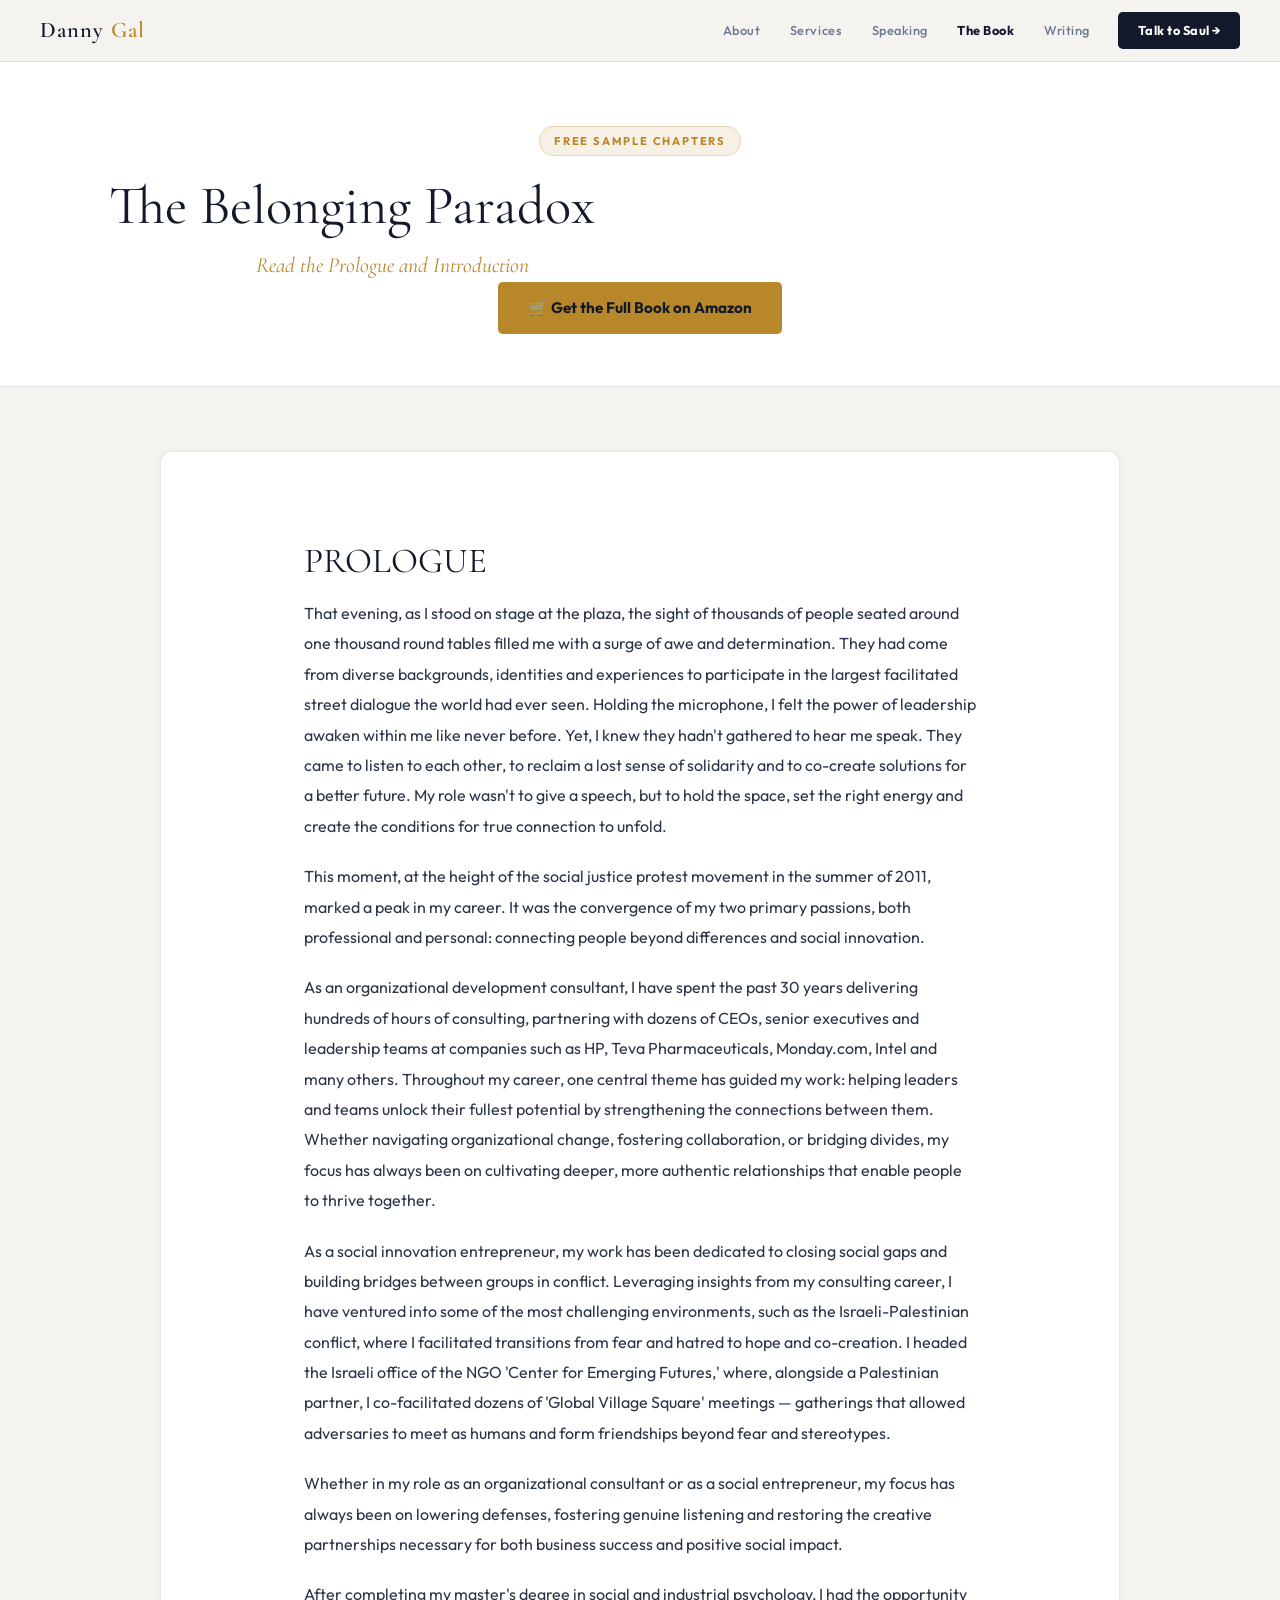
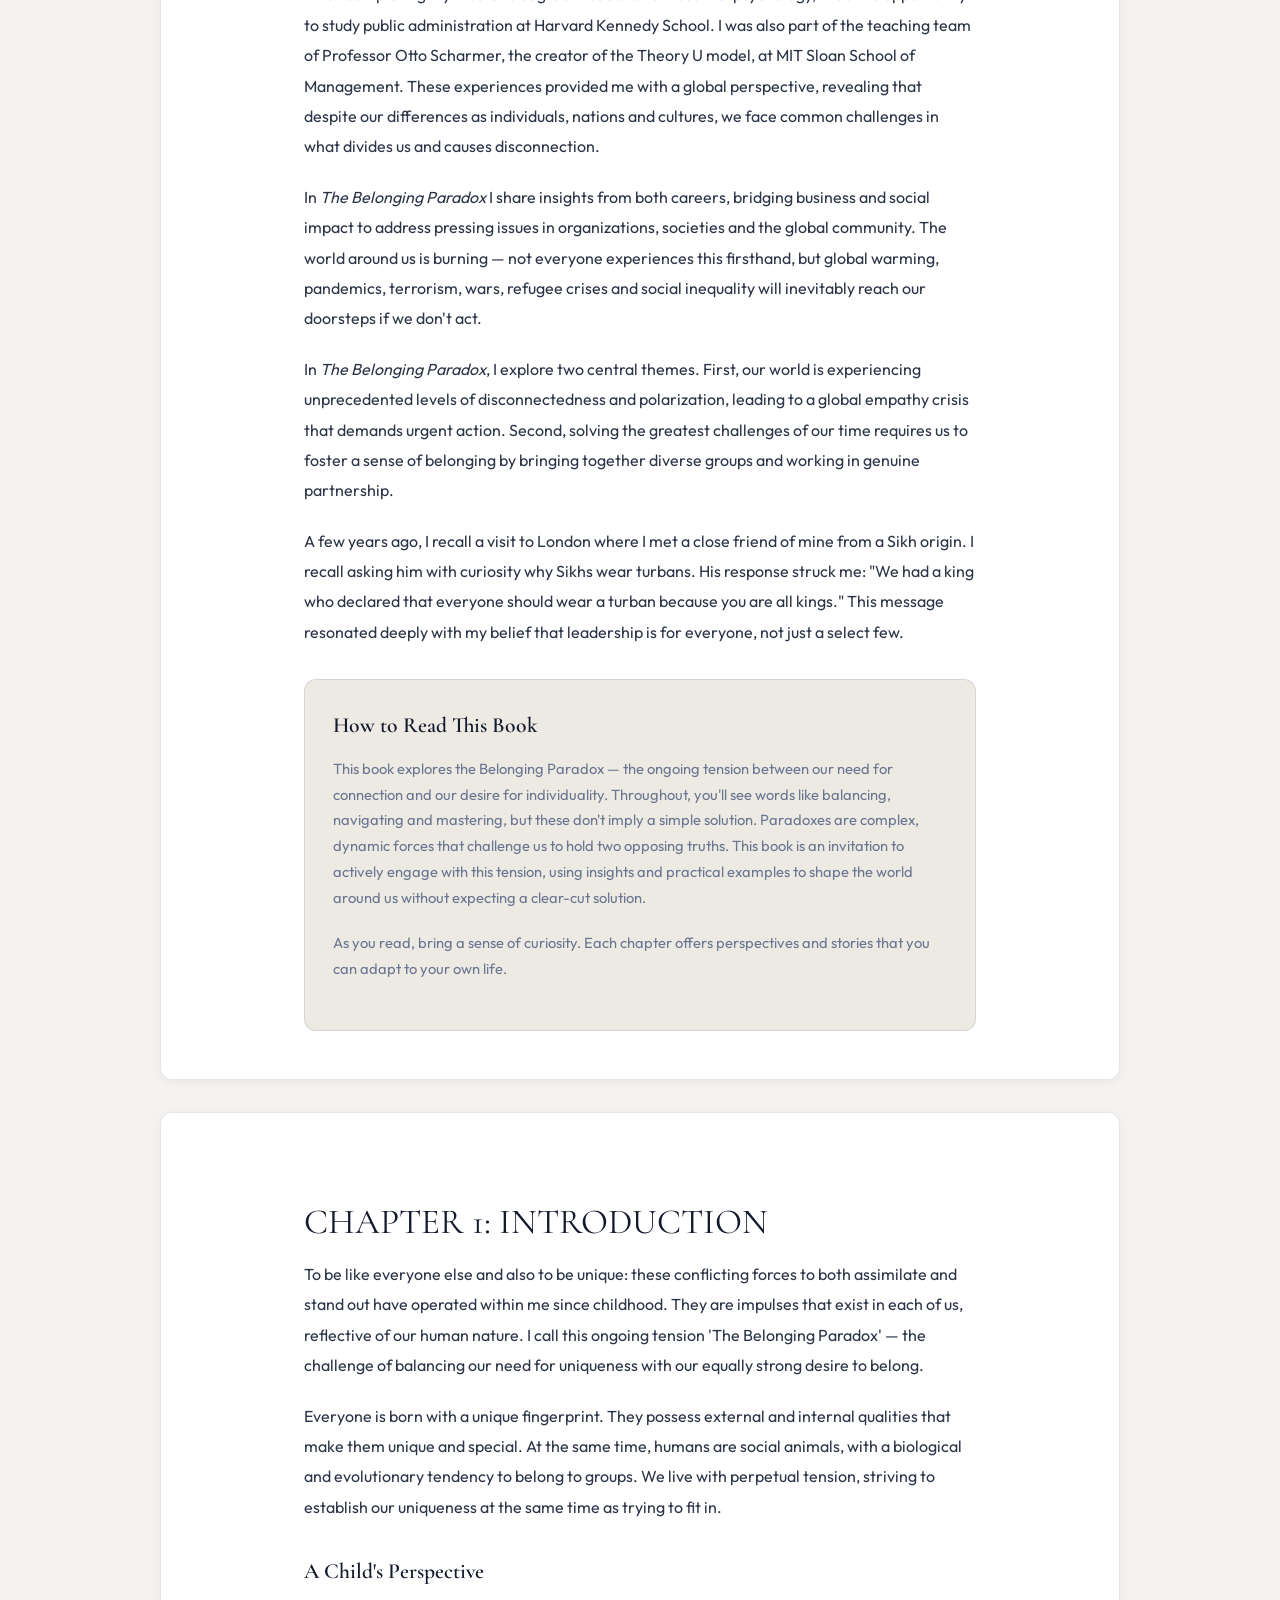
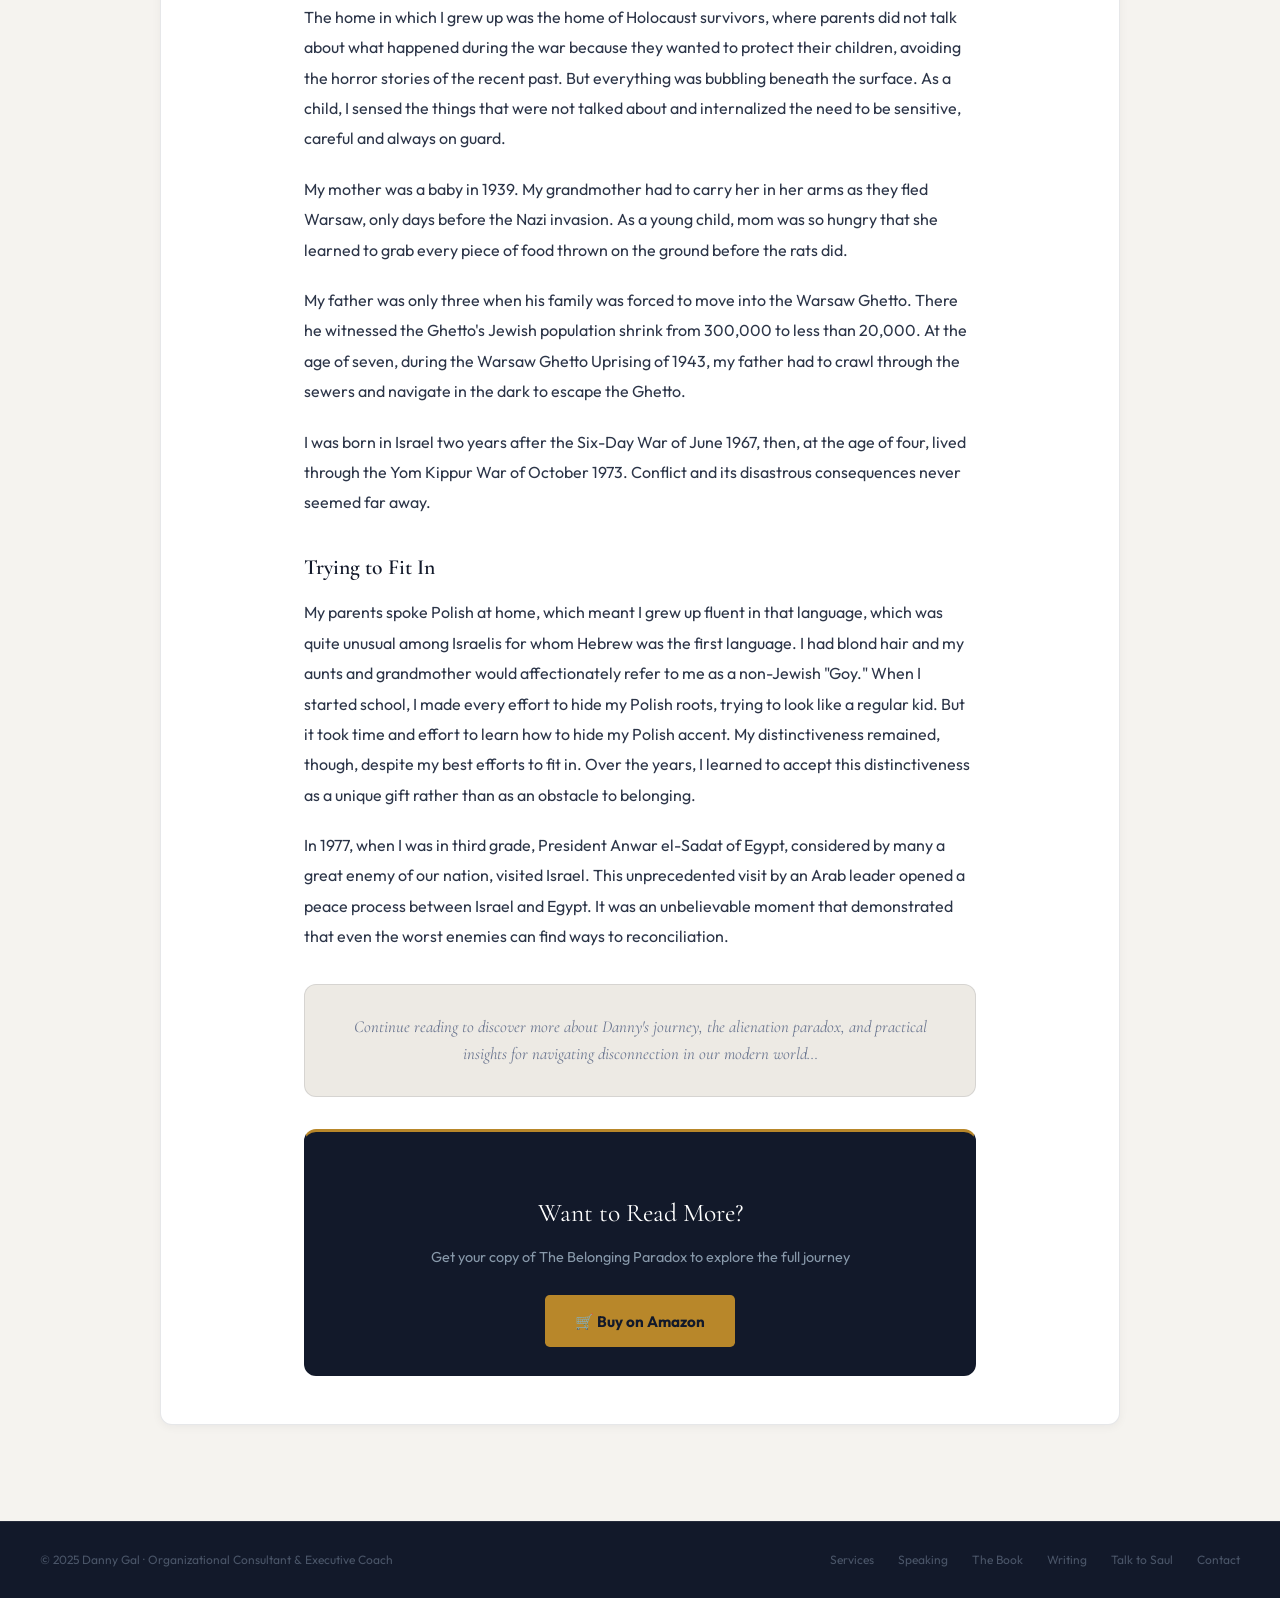
==== commit b71266fb: ""Ask Saul" becomes "Talk to Saul" across the site Trademark exposure: "Ask Saul" belongs to Ask Saul" ====
--- a/dannygal-site/book-excerpt.html
+++ b/dannygal-site/book-excerpt.html
@@ -18,7 +18,7 @@
     <a href="booking.html" class="nav-link">Speaking</a>
     <a href="book-excerpt.html" class="nav-link here">The Book</a>
     <a href="writing.html" class="nav-link">Writing</a>
-    <a href="https://ipartner.dannygal.com/index-en.html" target="_blank" class="btn-cta">Ask Saul &rarr;</a>
+    <a href="https://ipartner.dannygal.com/index-en.html" target="_blank" class="btn-cta">Talk to Saul &rarr;</a>
     <button class="nav-toggle" id="nav-toggle" aria-label="Open navigation">&#9776;</button>
   </nav>
 </header>
@@ -29,7 +29,7 @@
     <a href="booking.html" class="nav-link">Speaking</a>
     <a href="book-excerpt.html" class="nav-link here">The Book</a>
     <a href="writing.html" class="nav-link">Writing</a>
-  <a href="https://ipartner.dannygal.com/index-en.html" target="_blank" class="btn-cta">Ask Saul &rarr;</a>
+  <a href="https://ipartner.dannygal.com/index-en.html" target="_blank" class="btn-cta">Talk to Saul &rarr;</a>
 </div>
 
 <div class="spacer"></div>
@@ -103,7 +103,7 @@
     <a href="booking.html">Speaking</a>
     <a href="book-excerpt.html">The Book</a>
     <a href="writing.html">Writing</a>
-    <a href="https://ipartner.dannygal.com/index-en.html" target="_blank">Ask Saul</a>
+    <a href="https://ipartner.dannygal.com/index-en.html" target="_blank">Talk to Saul</a>
     <a href="mailto:dannygal05@gmail.com">Contact</a>
   </div>
 </footer>
